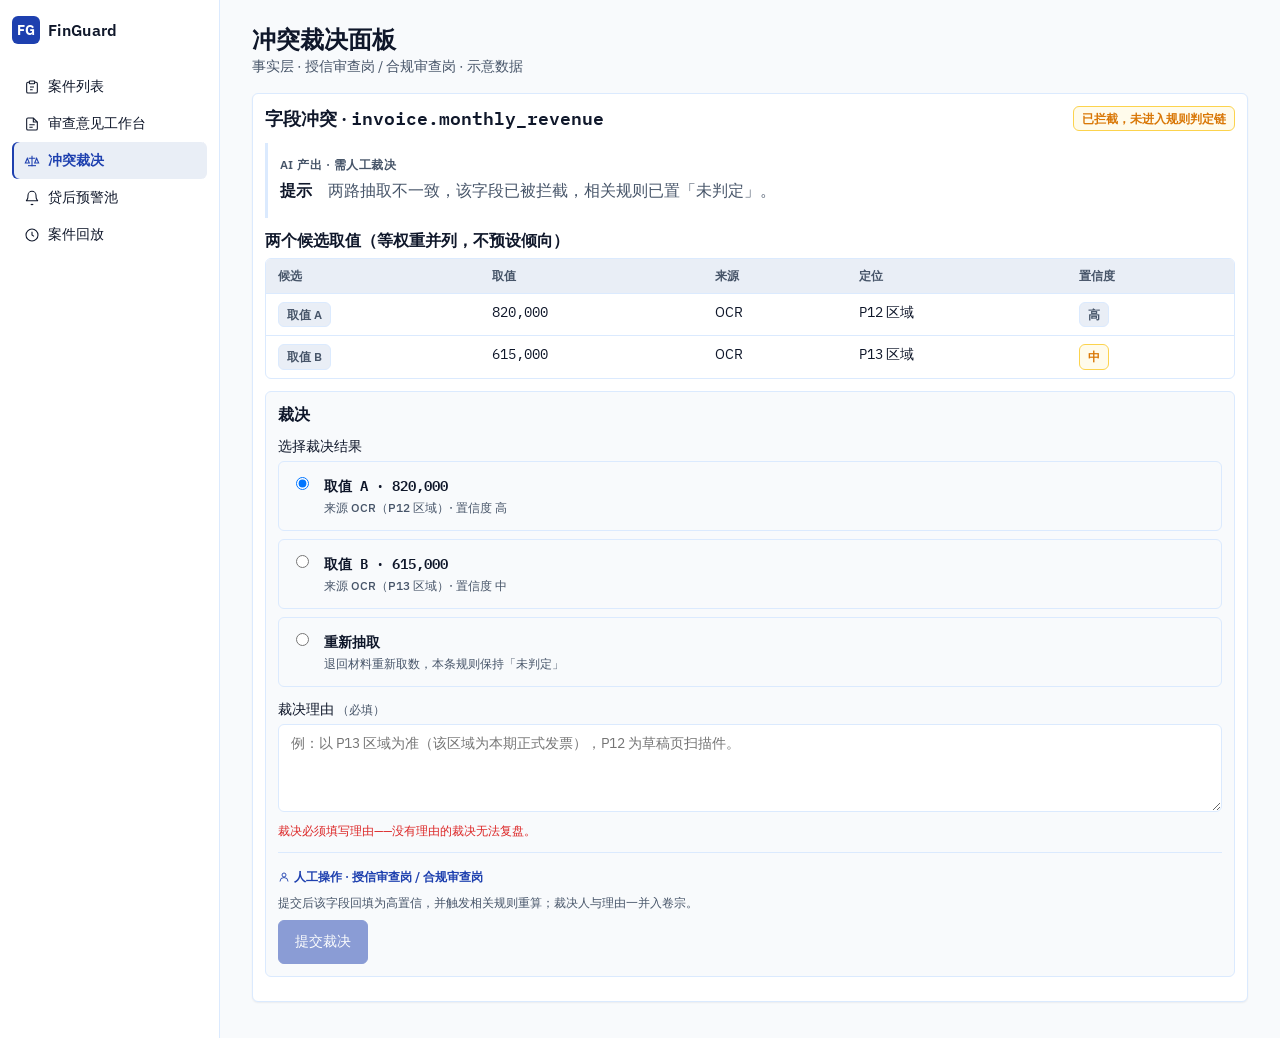
==== web/adjudication.html @ 5eaf0149 "[切片 7.5] 界面设计系统与四个业务界面原型 用 UI/UX Pro Max 检索出设计系统并逐条修订（品类误判为智能家居、深色板改浅色、Fira 改 IBM Plex、营销落地页 pattern" ====
<!DOCTYPE html>
<html lang="zh-CN">
<head>
<meta charset="utf-8">
<meta name="viewport" content="width=device-width, initial-scale=1">
<title>冲突裁决面板 · FinGuard</title>
<link rel="stylesheet" href="assets/app.css">

</head>
<body>
<div class="app-shell">
  <aside class="side">
    <div class="brand"><span class="brand-mark">FG</span><span class="brand-name">FinGuard</span></div>
    <nav>
      <a href="index.html"><svg width="16" height="16" viewBox="0 0 24 24" fill="none" stroke="currentColor" stroke-width="1.6" aria-hidden="true"><rect x="8" y="3" width="8" height="4" rx="1"/><path d="M16 5h2a2 2 0 0 1 2 2v12a2 2 0 0 1-2 2H6a2 2 0 0 1-2-2V7a2 2 0 0 1 2-2h2"/><path d="M9 12h6M9 16h4"/></svg>案件列表</a>
      <a href="workbench.html"><svg width="16" height="16" viewBox="0 0 24 24" fill="none" stroke="currentColor" stroke-width="1.6" aria-hidden="true"><path d="M14 3H6a2 2 0 0 0-2 2v14a2 2 0 0 0 2 2h12a2 2 0 0 0 2-2V9z"/><path d="M14 3v6h6"/><path d="M8 13h8M8 17h5"/></svg>审查意见工作台</a>
      <a href="adjudication.html" aria-current="page"><svg width="16" height="16" viewBox="0 0 24 24" fill="none" stroke="currentColor" stroke-width="1.6" aria-hidden="true"><path d="M12 4v16M7 8h10"/><path d="M5 8L2 15h6zM19 8l-3 7h6z"/><path d="M6 19h12"/></svg>冲突裁决</a>
      <a href="alerts.html"><svg width="16" height="16" viewBox="0 0 24 24" fill="none" stroke="currentColor" stroke-width="1.6" aria-hidden="true"><path d="M18 8a6 6 0 1 0-12 0c0 7-3 8-3 8h18s-3-1-3-8"/><path d="M13.7 21a2 2 0 0 1-3.4 0"/></svg>贷后预警池</a>
      <a href="replay.html"><svg width="16" height="16" viewBox="0 0 24 24" fill="none" stroke="currentColor" stroke-width="1.6" aria-hidden="true"><circle cx="12" cy="12" r="9"/><path d="M12 7v5l3 2"/></svg>案件回放</a>
    </nav>
  </aside>
  <main class="main">
    <div class="page-head">
      <div>
        <h1>冲突裁决面板</h1>
        <div class="sub">事实层 · 授信审查岗 / 合规审查岗 · 示意数据</div>
      </div>
    </div>
    <section class="card" aria-labelledby="adj-head">
      <div class="card-head">
        <h2 id="adj-head" class="card-title">字段冲突 · <span class="mono">invoice.monthly_revenue</span></h2>
        <span class="badge badge-warning">已拦截，未进入规则判定链</span>
      </div>

      <div class="ai-block" style="margin-bottom:var(--space-lg)">
        <span class="ai-tag">AI 产出 · 需人工裁决</span>
        <p><strong>提示</strong>　两路抽取不一致，该字段已被拦截，相关规则已置「未判定」。</p>
      </div>

      <h3 style="margin-bottom:var(--space-md)">两个候选取值（等权重并列，不预设倾向）</h3>
      <div class="table-wrap" style="margin-bottom:var(--space-lg)">
        <table>
          <thead><tr><th>候选</th><th>取值</th><th>来源</th><th>定位</th><th>置信度</th></tr></thead>
          <tbody>
            <tr>
              <td><span class="badge badge-neutral">取值 A</span></td>
              <td class="mono">820,000</td><td>OCR</td><td><span class="mono">P12</span> 区域</td>
              <td><span class="badge badge-neutral">高</span></td>
            </tr>
            <tr>
              <td><span class="badge badge-neutral">取值 B</span></td>
              <td class="mono">615,000</td><td>OCR</td><td><span class="mono">P13</span> 区域</td>
              <td><span class="badge badge-warning">中</span></td>
            </tr>
          </tbody>
        </table>
      </div>

      <form class="card" style="background:var(--color-background);box-shadow:none" data-adjudication>
        <h3 style="margin-bottom:var(--space-lg)">裁决</h3>

        <label for="val-a">选择裁决结果</label>
        <label class="choice" for="val-a">
          <input type="radio" id="val-a" name="value" value="取值 A（820,000）" checked>
          <span>
            <span class="choice-title">取值 A · 820,000</span><br>
            <span class="muted">来源 OCR（P12 区域）· 置信度 高</span>
          </span>
        </label>
        <label class="choice" for="val-b">
          <input type="radio" id="val-b" name="value" value="取值 B（615,000）">
          <span>
            <span class="choice-title">取值 B · 615,000</span><br>
            <span class="muted">来源 OCR（P13 区域）· 置信度 中</span>
          </span>
        </label>
        <label class="choice" for="val-c">
          <input type="radio" id="val-c" name="value" value="重新抽取">
          <span>
            <span class="choice-title">重新抽取</span><br>
            <span class="muted">退回材料重新取数，本条规则保持「未判定」</span>
          </span>
        </label>

        <div style="margin-top:var(--space-lg)">
          <label for="reason">裁决理由 <span class="muted">（必填）</span></label>
          <textarea id="reason" placeholder="例：以 P13 区域为准（该区域为本期正式发票），P12 为草稿页扫描件。"></textarea>
          <div class="err">裁决必须填写理由——没有理由的裁决无法复盘。</div>
        </div>

        <div class="human-zone">
          <span class="who">
            <svg width="12" height="12" viewBox="0 0 24 24" fill="none" stroke="currentColor" stroke-width="1.8" aria-hidden="true"><circle cx="12" cy="8" r="4"/><path d="M4 21a8 8 0 0 1 16 0"/></svg>
            人工操作 · 授信审查岗 / 合规审查岗
          </span>
          <p class="muted">提交后该字段回填为高置信，并触发相关规则重算；裁决人与理由一并入卷宗。</p>
          <div class="btn-row">
            <button class="btn btn-primary" type="button" data-action="adjudicate">提交裁决</button>
          </div>
        </div>
      </form>
    </section>
  </main>
</div>
<script src="assets/app.js"></script>
</body>
</html>
---- web/assets/app.css ----
/* FinGuard 设计系统 · 落地样式
 * 生成依据：design-system/finguard/MASTER.md（UI/UX Pro Max 检索后人工修订）
 * 原则：无外网依赖（字体可回落）、无构建、浅色可打印
 */

@import url('https://fonts.googleapis.com/css2?family=IBM+Plex+Sans:wght@400;500;600;700&family=IBM+Plex+Mono:wght@400;500;600&display=swap');

:root {
  /* 配色（浅色 · Analytics Dashboard 蓝板） */
  --color-primary: #1E40AF;
  --color-on-primary: #FFFFFF;
  --color-secondary: #3B82F6;
  --color-on-secondary: #0F172A;
  --color-accent: #D97706;
  --color-on-accent: #FFFFFF;
  --color-background: #F8FAFC;
  --color-foreground: #0F172A;
  --color-card: #FFFFFF;
  --color-card-foreground: #0F172A;
  --color-muted: #E9EEF6;
  --color-muted-foreground: #475569;
  --color-border: #DBEAFE;
  --color-destructive: #DC2626;
  --color-on-destructive: #FFFFFF;
  --color-ring: #1E40AF;
  --color-success: #15803D;
  --color-success-soft: #F0FDF4;
  --color-warning-soft: #FFFBEB;
  --color-danger-soft: #FEF2F2;

  /* 字号阶 12 14 16 18 24 32 */
  --fs-xs: 12px;
  --fs-sm: 14px;
  --fs-base: 16px;
  --fs-lg: 18px;
  --fs-xl: 24px;
  --fs-2xl: 32px;

  /* 间距 */
  --space-xs: 2px;
  --space-sm: 4px;
  --space-md: 8px;
  --space-lg: 12px;
  --space-xl: 16px;
  --space-2xl: 24px;
  --space-3xl: 32px;

  --radius: 6px;
  --shadow: 0 1px 2px rgba(15, 23, 42, .06);
  --font-sans: "IBM Plex Sans", "Noto Sans SC", "Microsoft YaHei", "PingFang SC", -apple-system, "Segoe UI", sans-serif;
  --font-mono: "IBM Plex Mono", ui-monospace, "SFMono-Regular", Consolas, "Microsoft YaHei", "PingFang SC", monospace;
  --ease: cubic-bezier(.2, .8, .3, 1);
}

@media (prefers-reduced-motion: reduce) {
  *, *::before, *::after {
    animation-duration: .01ms !important;
    transition-duration: .01ms !important;
  }
}

* { box-sizing: border-box; }

html { -webkit-text-size-adjust: 100%; }

body {
  margin: 0;
  font-family: var(--font-sans);
  font-size: var(--fs-base);
  line-height: 1.5;
  color: var(--color-foreground);
  background: var(--color-background);
}

h1, h2, h3 { margin: 0; line-height: 1.25; font-weight: 600; }
h1 { font-size: var(--fs-xl); }
h2 { font-size: var(--fs-lg); }
h3 { font-size: var(--fs-base); }
p { margin: 0 0 var(--space-md); }
a { color: var(--color-primary); }

.mono { font-family: var(--font-mono); font-variant-numeric: tabular-nums; }
.muted { color: var(--color-muted-foreground); font-size: var(--fs-xs); }
.sr-only {
  position: absolute; width: 1px; height: 1px; padding: 0; margin: -1px;
  overflow: hidden; clip: rect(0 0 0 0); white-space: nowrap; border: 0;
}

/* ---------------- 布局 ---------------- */
.app-shell { display: grid; grid-template-columns: 220px 1fr; min-height: 100vh; }

.side {
  background: var(--color-card);
  border-right: 1px solid var(--color-border);
  padding: var(--space-xl) var(--space-lg);
}
.side .brand { display: flex; align-items: center; gap: var(--space-md); margin-bottom: var(--space-2xl); }
.side .brand-mark {
  width: 28px; height: 28px; border-radius: var(--radius);
  background: var(--color-primary); color: #fff;
  display: grid; place-items: center; font-weight: 700; font-size: var(--fs-sm);
}
.side .brand-name { font-weight: 600; letter-spacing: .02em; }
.side nav a {
  display: flex; align-items: center; gap: var(--space-md);
  padding: var(--space-md) var(--space-lg);
  border-radius: var(--radius);
  color: var(--color-foreground);
  text-decoration: none;
  font-size: var(--fs-sm);
  transition: background .18s var(--ease), color .18s var(--ease);
}
.side nav a:hover { background: var(--color-muted); }
.side nav a[aria-current="page"] {
  background: var(--color-muted); color: var(--color-primary); font-weight: 600;
  box-shadow: inset 2px 0 0 var(--color-primary);
}
.side nav a svg { flex: none; }

.main { padding: var(--space-2xl) var(--space-3xl); max-width: 1400px; }
.page-head { display: flex; align-items: flex-start; justify-content: space-between; gap: var(--space-xl); margin-bottom: var(--space-xl); }
.page-head .sub { color: var(--color-muted-foreground); font-size: var(--fs-sm); margin-top: var(--space-xs); }

/* ---------------- 卡片 ---------------- */
.card {
  background: var(--color-card);
  border: 1px solid var(--color-border);
  border-radius: var(--radius);
  box-shadow: var(--shadow);
  padding: var(--space-lg);
  margin-bottom: var(--space-lg);
}
.card-head {
  display: flex; align-items: center; justify-content: space-between;
  gap: var(--space-lg); margin-bottom: var(--space-lg);
}
.card-title { font-weight: 600; }

/* ---------------- 徽标 ---------------- */
.badge {
  display: inline-flex; align-items: center; gap: var(--space-sm);
  padding: var(--space-xs) var(--space-md);
  border-radius: var(--radius);
  font-size: var(--fs-xs); font-weight: 600; line-height: 1.6;
  border: 1px solid transparent; white-space: nowrap;
}
.badge-neutral { background: var(--color-muted); color: var(--color-muted-foreground); border-color: var(--color-border); }
.badge-primary { background: var(--color-primary); color: var(--color-on-primary); }
.badge-warning { background: var(--color-warning-soft); color: var(--color-accent); border-color: #FCD34D; }
.badge-success { background: var(--color-success-soft); color: var(--color-success); border-color: #BBF7D0; }
.badge-danger  { background: var(--color-danger-soft); color: var(--color-destructive); border-color: #FECACA; }
.badge-gate    { background: var(--color-foreground); color: #fff; }

/* ---------------- 按钮 ---------------- */
.btn {
  display: inline-flex; align-items: center; justify-content: center; gap: var(--space-md);
  min-height: 44px; padding: 0 var(--space-xl);
  border-radius: var(--radius); border: 1px solid var(--color-border);
  background: var(--color-card); color: var(--color-foreground);
  font: inherit; font-size: var(--fs-sm); font-weight: 500;
  cursor: pointer;
  transition: background .18s var(--ease), border-color .18s var(--ease), color .18s var(--ease);
}
.btn:hover { background: var(--color-muted); }
.btn:focus-visible { outline: 2px solid var(--color-ring); outline-offset: 2px; }
.btn-primary { background: var(--color-primary); border-color: var(--color-primary); color: var(--color-on-primary); }
.btn-primary:hover { background: #1B3A8F; }
.btn-danger { background: var(--color-card); border-color: var(--color-destructive); color: var(--color-destructive); }
.btn-danger:hover { background: var(--color-danger-soft); }
.btn-sm { min-height: 32px; padding: 0 var(--space-lg); font-size: var(--fs-xs); }
.btn[disabled] { opacity: .5; cursor: not-allowed; }
.btn-row { display: flex; flex-wrap: wrap; gap: var(--space-md); }

/* ---------------- 表格 ---------------- */
.table-wrap { overflow-x: auto; border: 1px solid var(--color-border); border-radius: var(--radius); }
table { width: 100%; border-collapse: collapse; font-size: var(--fs-sm); }
thead th {
  background: var(--color-muted); color: var(--color-muted-foreground);
  font-weight: 600; text-align: left; font-size: var(--fs-xs);
  padding: var(--space-md) var(--space-lg); white-space: nowrap;
}
tbody td { padding: var(--space-md) var(--space-lg); border-top: 1px solid var(--color-border); vertical-align: top; }
tbody tr:hover { background: var(--color-background); }
td.num, th.num { text-align: right; font-family: var(--font-mono); font-variant-numeric: tabular-nums; }

/* ---------------- 键值行 ---------------- */
.kv { display: grid; grid-template-columns: max-content 1fr; gap: var(--space-sm) var(--space-xl); font-size: var(--fs-sm); }
.kv dt { color: var(--color-muted-foreground); }
.kv dd { margin: 0; }

/* ---------------- 覆盖度条 ---------------- */
.coverage { display: flex; height: 10px; border-radius: var(--radius); overflow: hidden; background: var(--color-muted); }
.coverage span { display: block; }
.coverage .judged { background: var(--color-primary); }
.coverage .na { background: var(--color-border); }
.coverage .unresolved { background: var(--color-accent); }
.coverage-legend { display: flex; gap: var(--space-xl); font-size: var(--fs-xs); color: var(--color-muted-foreground); margin-top: var(--space-md); }
.coverage-legend b { color: var(--color-foreground); font-family: var(--font-mono); }

/* ---------------- AI / 人工 分层 ---------------- */
.ai-block {
  border-left: 3px solid var(--color-border);
  padding: var(--space-md) 0 var(--space-md) var(--space-lg);
  color: var(--color-muted-foreground);
}
.ai-block .ai-tag {
  display: inline-flex; align-items: center; gap: var(--space-sm);
  font-size: var(--fs-xs); font-weight: 600; letter-spacing: .04em;
  color: var(--color-muted-foreground); margin-bottom: var(--space-sm);
}
.ai-block strong { color: var(--color-foreground); }
.human-zone { border-top: 1px solid var(--color-border); margin-top: var(--space-lg); padding-top: var(--space-lg); }
.human-zone .who {
  display: inline-flex; align-items: center; gap: var(--space-sm);
  font-size: var(--fs-xs); font-weight: 600; color: var(--color-primary);
  margin-bottom: var(--space-md);
}

/* ---------------- 意见卡 ---------------- */
.opinion { border: 1px solid var(--color-border); border-radius: var(--radius); margin-bottom: var(--space-lg); overflow: hidden; }
.opinion > summary {
  display: flex; align-items: center; gap: var(--space-lg);
  padding: var(--space-lg); cursor: pointer; list-style: none;
  background: var(--color-card);
}
.opinion > summary::-webkit-details-marker { display: none; }
.opinion > summary:hover { background: var(--color-background); }
.opinion > summary:focus-visible { outline: 2px solid var(--color-ring); outline-offset: -2px; }
.opinion .chev { transition: transform .2s var(--ease); color: var(--color-muted-foreground); }
.opinion[open] .chev { transform: rotate(90deg); }
.opinion-body { padding: 0 var(--space-lg) var(--space-lg); border-top: 1px solid var(--color-border); }
.sev { border-left: 3px solid var(--color-primary); }
.sev.critical { border-left-color: var(--color-destructive); }
.sev.major { border-left-color: var(--color-accent); }
.sev.info { border-left-color: var(--color-border); }

/* ---------------- 闸门条 ---------------- */
.gate-bar {
  position: sticky; bottom: 0; z-index: 5;
  display: flex; align-items: center; gap: var(--space-xl); flex-wrap: wrap;
  padding: var(--space-lg) var(--space-xl);
  background: var(--color-foreground); color: #F8FAFC;
  border-radius: var(--radius); margin-top: var(--space-lg);
  box-shadow: 0 -2px 8px rgba(15, 23, 42, .12);
}
.gate-bar .g-id { display: flex; align-items: center; gap: var(--space-md); font-weight: 600; }
.gate-bar .g-timer { color: #FCD34D; font-family: var(--font-mono); font-weight: 600; }
.gate-bar .g-qual { display: inline-flex; align-items: center; gap: var(--space-sm); font-size: var(--fs-sm); }
.gate-bar .btn-primary { background: var(--color-secondary); border-color: var(--color-secondary); color: var(--color-on-secondary); }
.gate-bar .btn-primary:hover { background: #2563EB; }

/* ---------------- 待办（琥珀） ---------------- */
.todo {
  border: 1px solid #FCD34D; border-left: 4px solid var(--color-accent);
  background: var(--color-warning-soft);
  border-radius: var(--radius); padding: var(--space-lg); margin-bottom: var(--space-lg);
}
.todo h3 { color: var(--color-accent); display: flex; align-items: center; gap: var(--space-md); }

/* ---------------- 预警行 ---------------- */
.alert-row { border: 1px solid var(--color-border); border-radius: var(--radius); padding: var(--space-lg); margin-bottom: var(--space-lg); background: var(--color-card); }
.alert-top { display: flex; align-items: center; gap: var(--space-lg); flex-wrap: wrap; margin-bottom: var(--space-md); }
.lead { font-family: var(--font-mono); font-size: var(--fs-xl); font-weight: 600; color: var(--color-primary); line-height: 1; }
.lead small { display: block; font-family: var(--font-sans); font-size: var(--fs-xs); font-weight: 500; color: var(--color-muted-foreground); }
.seg { display: inline-flex; border: 1px solid var(--color-border); border-radius: var(--radius); overflow: hidden; }
.seg button {
  min-height: 32px; padding: 0 var(--space-lg); border: 0; background: var(--color-card);
  font: inherit; font-size: var(--fs-xs); cursor: pointer; color: var(--color-muted-foreground);
}
.seg button[aria-pressed="true"] { background: var(--color-primary); color: var(--color-on-primary); font-weight: 600; }
.seg button:focus-visible { outline: 2px solid var(--color-ring); outline-offset: -2px; }

/* ---------------- 时间轴 ---------------- */
.timeline { display: flex; align-items: stretch; gap: var(--space-sm); overflow-x: auto; padding: var(--space-lg) 0; }
.tl-node {
  flex: none; min-width: 108px; padding: var(--space-md) var(--space-lg);
  border: 1px solid var(--color-border); border-radius: var(--radius);
  background: var(--color-card); font-size: var(--fs-xs);
}
.tl-node .tl-code { font-family: var(--font-mono); font-weight: 600; display: block; }
.tl-node .tl-name { color: var(--color-muted-foreground); }
.tl-node.gate { background: var(--color-foreground); color: #F8FAFC; border-color: var(--color-foreground); }
.tl-node.gate .tl-name { color: #CBD5E1; }
.tl-node.gate[aria-disabled="true"] { cursor: not-allowed; }
.tl-node.done { border-color: var(--color-primary); }
.tl-arrow { flex: none; align-self: center; color: var(--color-muted-foreground); }

/* ---------------- 表单 ---------------- */
label { display: block; font-size: var(--fs-sm); font-weight: 500; margin-bottom: var(--space-sm); }
input[type="radio"], input[type="text"], textarea, select {
  font: inherit; font-size: var(--fs-sm); color: var(--color-foreground);
  padding: var(--space-md) var(--space-lg); width: 100%;
  border: 1px solid var(--color-border); border-radius: var(--radius); background: var(--color-card);
}
textarea { min-height: 88px; resize: vertical; }
input:focus-visible, textarea:focus-visible, select:focus-visible { outline: 2px solid var(--color-ring); outline-offset: 1px; border-color: var(--color-primary); }
.choice {
  display: flex; gap: var(--space-lg); align-items: flex-start;
  padding: var(--space-lg); border: 1px solid var(--color-border); border-radius: var(--radius);
  cursor: pointer; margin-bottom: var(--space-md);
}
.choice:hover { background: var(--color-background); }
.choice input { width: auto; margin-top: 3px; }
.choice-title { font-weight: 600; font-family: var(--font-mono); }
.err { color: var(--color-destructive); font-size: var(--fs-xs); margin-top: var(--space-sm); display: none; }
.err.show { display: block; }

/* ---------------- 提示条 ---------------- */
.toast {
  position: fixed; right: var(--space-2xl); bottom: var(--space-2xl); z-index: 20;
  background: var(--color-foreground); color: #F8FAFC;
  padding: var(--space-lg) var(--space-xl); border-radius: var(--radius);
  font-size: var(--fs-sm); box-shadow: 0 4px 16px rgba(15, 23, 42, .2);
  opacity: 0; transform: translateY(8px); transition: opacity .2s var(--ease), transform .2s var(--ease);
}
.toast.show { opacity: 1; transform: none; }

/* ---------------- 响应式 ---------------- */
@media (max-width: 1024px) {
  .app-shell { grid-template-columns: 1fr; }
  .side { border-right: 0; border-bottom: 1px solid var(--color-border); }
  .side nav { display: flex; flex-wrap: wrap; gap: var(--space-sm); }
  .main { padding: var(--space-xl); }
}
@media (max-width: 768px) {
  .gate-bar { position: static; }
  .page-head { flex-direction: column; }
  .opinion > summary { flex-wrap: wrap; gap: var(--space-md); }
  .kv { grid-template-columns: 1fr; gap: var(--space-xs) 0; }
  .kv dd { margin-bottom: var(--space-md); }
}

@media (max-width: 375px) {
  .main { padding: var(--space-lg); }
  .card { padding: var(--space-md); }
  .lead { font-size: var(--fs-lg); }
  .timeline { padding: var(--space-md) 0; }
}

@media (min-width: 1440px) {
  .app-shell { grid-template-columns: 220px 1fr 320px; }
  .main { max-width: 1500px; }
}

/* ---------------- 打印（导出取证包） ---------------- */
@media print {
  .side, .gate-bar, .btn-row, .toast { display: none !important; }
  body { background: #fff; }
  .card, .opinion, .alert-row { break-inside: avoid; box-shadow: none; }
  .app-shell { grid-template-columns: 1fr; }
}
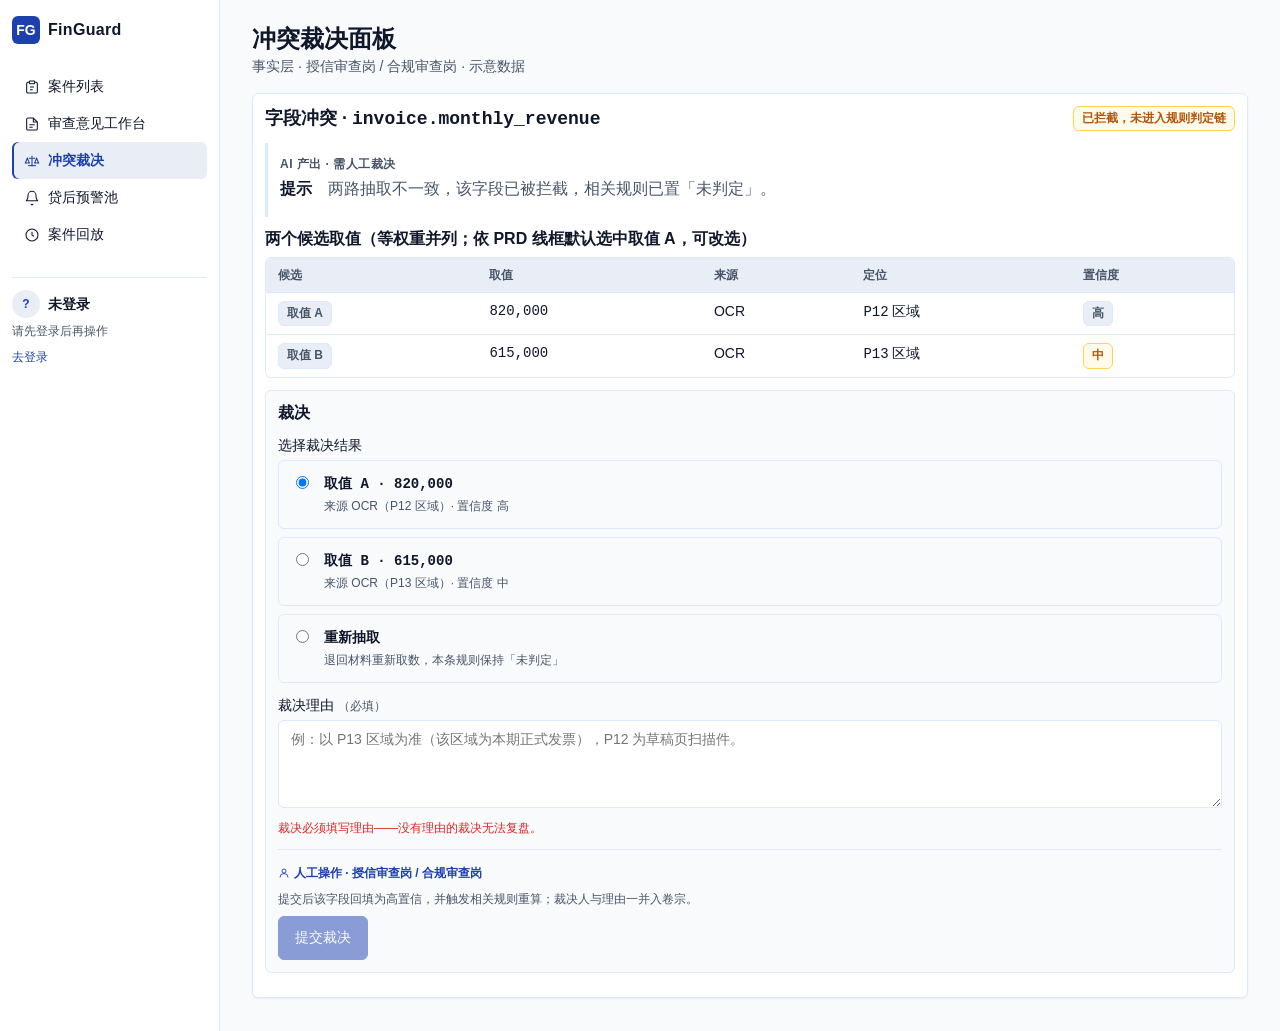
==== commit a3f2712d: "review: 切片 7.5 评审意见（前端页面与登录页） 影响：PRD 10.2 界面线框对齐、11.3/12.2 采纳率口径入口、WCAG AA、 离线硬约束（无 CDN）；修复 1 中高 + 4" ====
--- a/web/adjudication.html
+++ b/web/adjudication.html
@@ -37,7 +37,10 @@
         <p><strong>提示</strong>　两路抽取不一致，该字段已被拦截，相关规则已置「未判定」。</p>
       </div>
 
-      <h3 style="margin-bottom:var(--space-md)">两个候选取值（等权重并列，不预设倾向）</h3>
+      <!-- 评审修复 R-F13：原措辞「不预设倾向」与默认选中取值 A 自相矛盾；
+           默认选中依 PRD 10.2.2 线框（● 取值 A）保留，措辞改为如实描述。
+           若产品侧决定去默认选中，应先改 PRD 线框再改实现。 -->
+      <h3 style="margin-bottom:var(--space-md)">两个候选取值（等权重并列；依 PRD 线框默认选中取值 A，可改选）</h3>
       <div class="table-wrap" style="margin-bottom:var(--space-lg)">
         <table>
           <thead><tr><th>候选</th><th>取值</th><th>来源</th><th>定位</th><th>置信度</th></tr></thead>
@@ -85,7 +88,7 @@
         <div style="margin-top:var(--space-lg)">
           <label for="reason">裁决理由 <span class="muted">（必填）</span></label>
           <textarea id="reason" placeholder="例：以 P13 区域为准（该区域为本期正式发票），P12 为草稿页扫描件。"></textarea>
-          <div class="err">裁决必须填写理由——没有理由的裁决无法复盘。</div>
+          <div class="err" role="alert">裁决必须填写理由——没有理由的裁决无法复盘。</div>
         </div>
 
         <div class="human-zone">
@@ -95,7 +98,9 @@
           </span>
           <p class="muted">提交后该字段回填为高置信，并触发相关规则重算；裁决人与理由一并入卷宗。</p>
           <div class="btn-row">
-            <button class="btn btn-primary" type="button" data-action="adjudicate">提交裁决</button>
+            <!-- 评审修复 R-F4：type=button 且无 click 监听 = 死按钮；
+                 改回 submit，走 form 的 submit 校验链（理由必填才放行） -->
+            <button class="btn btn-primary" type="submit" data-action="adjudicate">提交裁决</button>
           </div>
         </div>
       </form>
--- a/web/assets/app.css
+++ b/web/assets/app.css
@@ -3,7 +3,10 @@
  * 原则：无外网依赖（字体可回落）、无构建、浅色可打印
  */
 
-@import url('https://fonts.googleapis.com/css2?family=IBM+Plex+Sans:wght@400;500;600;700&family=IBM+Plex+Mono:wght@400;500;600&display=swap');
+/* 评审修复 R-F1：删除 Google Fonts 外部字体引入语句。
+ * 「无 CDN / 可离线」是本产品的硬约束（答辩与行内内网都可能断网或被墙），
+ * 外部字体引入会在每次首屏向境外域名发起请求，被阻断时样式解析整体挂起等待超时；
+ * 字体直接走下面的本地回落链（Noto Sans SC / 微软雅黑 / 苹方）。 */
 
 :root {
   /* 配色（浅色 · Analytics Dashboard 蓝板） */
@@ -11,7 +14,10 @@
   --color-on-primary: #FFFFFF;
   --color-secondary: #3B82F6;
   --color-on-secondary: #0F172A;
-  --color-accent: #D97706;
+  --color-accent: #D97706;          /* 仅用于图形（覆盖度条、边线） */
+  --color-accent-text: #B45309;     /* 评审修复 R-F10：文字用加深琥珀，
+                                       #D97706 在白底 12px 粗体下对比度约 3.2:1，
+                                       不达 WCAG AA 4.5:1；#B45309 约 5.0:1 */
   --color-on-accent: #FFFFFF;
   --color-background: #F8FAFC;
   --color-foreground: #0F172A;
@@ -117,7 +123,10 @@
 }
 .side nav a svg { flex: none; }
 
-.main { padding: var(--space-2xl) var(--space-3xl); max-width: 1400px; }
+/* min-width:0 —— 评审修复 R-F7 连带：grid 子项默认 min-width:auto，
+   宽表格/时间轴会把轨道撑出视口造成页面级横向滚动；
+   滚动应发生在 .table-wrap / .timeline 内部。 */
+.main { padding: var(--space-2xl) var(--space-3xl); max-width: 1400px; min-width: 0; }
 .page-head { display: flex; align-items: flex-start; justify-content: space-between; gap: var(--space-xl); margin-bottom: var(--space-xl); }
 .page-head .sub { color: var(--color-muted-foreground); font-size: var(--fs-sm); margin-top: var(--space-xs); }
 
@@ -136,6 +145,27 @@
 }
 .card-title { font-weight: 600; }
 
+/* ---------------- 侧栏用户块 ---------------- */
+.side-user {
+  margin-top: var(--space-2xl); padding-top: var(--space-lg);
+  border-top: 1px solid var(--color-border); font-size: var(--fs-xs);
+}
+.side-user .u-top { display: flex; align-items: center; gap: var(--space-md); margin-bottom: var(--space-sm); }
+.side-user .avatar {
+  width: 28px; height: 28px; border-radius: 50%; flex: none;
+  background: var(--color-muted); color: var(--color-primary);
+  display: grid; place-items: center; font-weight: 600; font-size: var(--fs-xs);
+}
+.side-user .u-name { font-weight: 600; color: var(--color-foreground); font-size: var(--fs-sm); }
+.side-user .u-role { color: var(--color-muted-foreground); }
+.side-user .u-scope { margin-top: var(--space-md); color: var(--color-muted-foreground); }
+.side-user .u-scope b { color: var(--color-foreground); font-family: var(--font-mono); }
+.side-user .u-out {
+  display: inline-block; margin-top: var(--space-md); color: var(--color-primary); cursor: pointer;
+  background: none; border: 0; padding: 0; font: inherit; text-align: left;
+}
+.side-user .u-out:focus-visible { outline: 2px solid var(--color-ring); outline-offset: 2px; }
+
 /* ---------------- 徽标 ---------------- */
 .badge {
   display: inline-flex; align-items: center; gap: var(--space-sm);
@@ -146,7 +176,7 @@
 }
 .badge-neutral { background: var(--color-muted); color: var(--color-muted-foreground); border-color: var(--color-border); }
 .badge-primary { background: var(--color-primary); color: var(--color-on-primary); }
-.badge-warning { background: var(--color-warning-soft); color: var(--color-accent); border-color: #FCD34D; }
+.badge-warning { background: var(--color-warning-soft); color: var(--color-accent-text); border-color: #FCD34D; }
 .badge-success { background: var(--color-success-soft); color: var(--color-success); border-color: #BBF7D0; }
 .badge-danger  { background: var(--color-danger-soft); color: var(--color-destructive); border-color: #FECACA; }
 .badge-gate    { background: var(--color-foreground); color: #fff; }
@@ -246,6 +276,9 @@
 .gate-bar .g-id { display: flex; align-items: center; gap: var(--space-md); font-weight: 600; }
 .gate-bar .g-timer { color: #FCD34D; font-family: var(--font-mono); font-weight: 600; }
 .gate-bar .g-qual { display: inline-flex; align-items: center; gap: var(--space-sm); font-size: var(--fs-sm); }
+/* 评审修复 R-F3：无资格时的资格指示必须看得出是"无资格"，不能恒绿勾 */
+.gate-bar .g-qual.no { color: #FCA5A5; }
+.gate-bar .g-qual.no svg { display: none; }
 .gate-bar .btn-primary { background: var(--color-secondary); border-color: var(--color-secondary); color: var(--color-on-secondary); }
 .gate-bar .btn-primary:hover { background: #2563EB; }
 
@@ -255,7 +288,7 @@
   background: var(--color-warning-soft);
   border-radius: var(--radius); padding: var(--space-lg); margin-bottom: var(--space-lg);
 }
-.todo h3 { color: var(--color-accent); display: flex; align-items: center; gap: var(--space-md); }
+.todo h3 { color: var(--color-accent-text); display: flex; align-items: center; gap: var(--space-md); }
 
 /* ---------------- 预警行 ---------------- */
 .alert-row { border: 1px solid var(--color-border); border-radius: var(--radius); padding: var(--space-lg); margin-bottom: var(--space-lg); background: var(--color-card); }
@@ -283,11 +316,18 @@
 .tl-node.gate .tl-name { color: #CBD5E1; }
 .tl-node.gate[aria-disabled="true"] { cursor: not-allowed; }
 .tl-node.done { border-color: var(--color-primary); }
+.tl-node.done .tl-code { color: var(--color-primary); }
+.tl-node.gate.done { background: var(--color-primary); border-color: var(--color-primary); }
+.tl-node.gate.done .tl-name { color: #DBEAFE; }
+/* 评审修复 R-F6/R-F8：贷后段（本案未进入）灰显；选中节点有可见焦点态 */
+.tl-node.future { opacity: .55; border-style: dashed; }
+.tl-node[aria-current="true"] { box-shadow: inset 0 0 0 2px var(--color-ring); }
+.tl-node:focus-visible { outline: 2px solid var(--color-ring); outline-offset: 2px; }
 .tl-arrow { flex: none; align-self: center; color: var(--color-muted-foreground); }
 
 /* ---------------- 表单 ---------------- */
 label { display: block; font-size: var(--fs-sm); font-weight: 500; margin-bottom: var(--space-sm); }
-input[type="radio"], input[type="text"], textarea, select {
+input[type="radio"], input[type="text"], input[type="password"], textarea, select {
   font: inherit; font-size: var(--fs-sm); color: var(--color-foreground);
   padding: var(--space-md) var(--space-lg); width: 100%;
   border: 1px solid var(--color-border); border-radius: var(--radius); background: var(--color-card);
@@ -337,8 +377,9 @@
   .timeline { padding: var(--space-md) 0; }
 }
 
+/* 评审修复 R-F7：删除宽屏第三列。生成稿残留了一条右侧栏轨道，
+ * 但没有任何页面提供第三列内容，宽屏下右侧凭空空出一条轨道。 */
 @media (min-width: 1440px) {
-  .app-shell { grid-template-columns: 220px 1fr 320px; }
   .main { max-width: 1500px; }
 }
 
